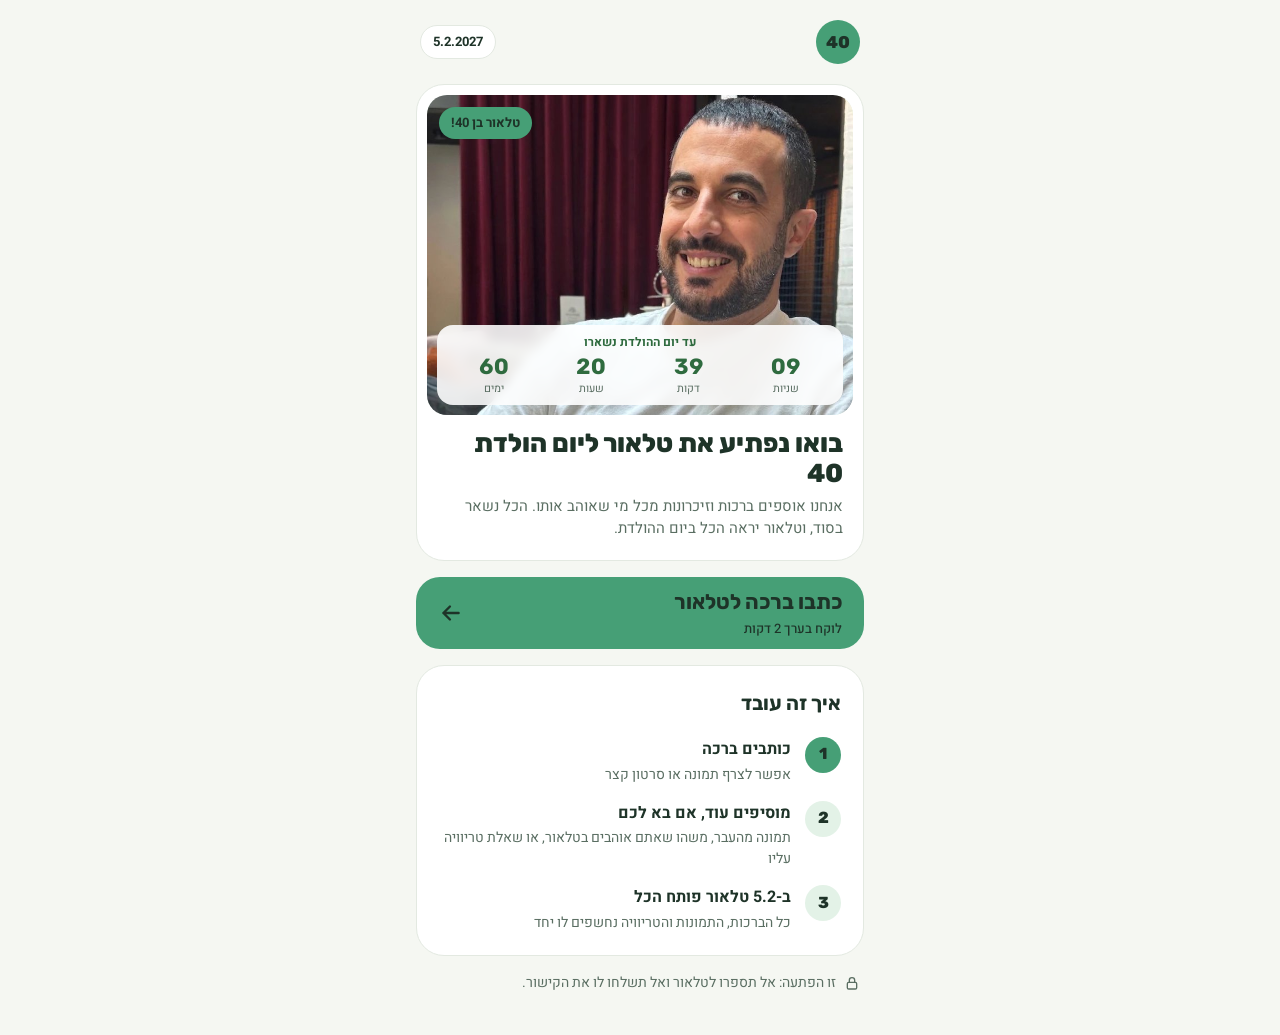
==== index.html @ 142ab3fd "Home: overlay countdown on hero photo Co-Authored-By: Claude Opus 5.5 <noreply@anthropic.com> Claude" ====
<!doctype html>
<html lang="he" dir="rtl">
<head>
  <meta charset="utf-8">
  <meta name="viewport" content="width=device-width, initial-scale=1">
  <meta name="robots" content="noindex, nofollow">
  <meta name="theme-color" content="#F5F7F2">
  <title>טלאור/40</title>
  <link rel="preconnect" href="https://fonts.googleapis.com">
  <link rel="preconnect" href="https://fonts.gstatic.com" crossorigin>
  <link href="https://fonts.googleapis.com/css2?family=Rubik:wght@700;800;900&family=Heebo:wght@400;500;700&display=swap" rel="stylesheet">
  <link rel="stylesheet" href="styles.css?v=11">
</head>
<body>
  <div class="preview-bar" id="previewBar" hidden>
    <span>תצוגה מקדימה: ככה זה ייראה ביום ההולדת (בלי פריטים מוסתרים)</span>
    <a class="btn primary small" href="admin.html">חזרה לניהול</a>
  </div>
  <main class="page">

    <!-- ================= דף הבית ================= -->
    <section id="view-home" class="view">
      <nav class="topbar">
        <span class="logo-badge" id="logo" aria-hidden="true">40</span>
        <span class="chip-date" id="dateChip"></span>
      </nav>

      <section class="card hero-card">
        <div class="hero-photo" id="heroPhoto">
          <div class="hero-photo-empty" aria-hidden="true">
            <svg width="56" height="56" viewBox="0 0 24 24" fill="none" stroke="currentColor" stroke-width="1.5" stroke-linecap="round" stroke-linejoin="round"><circle cx="12" cy="8" r="4"/><path d="M4 21c1.5-4 4.5-6 8-6s6.5 2 8 6"/></svg>
          </div>
          <span class="hero-badge">טלאור בן 40!</span>
          <section class="countdown-panel" id="countdownPanel">
            <span class="panel-label">עד יום ההולדת נשארו</span>
            <div class="countdown" aria-live="off">
              <div class="unit"><span class="num" id="cdDays">–</span><span class="lbl">ימים</span></div>
              <div class="unit"><span class="num" id="cdHours">–</span><span class="lbl">שעות</span></div>
              <div class="unit"><span class="num" id="cdMinutes">–</span><span class="lbl">דקות</span></div>
              <div class="unit"><span class="num" id="cdSeconds">–</span><span class="lbl">שניות</span></div>
            </div>
          </section>
        </div>
        <div class="hero-text">
          <h1>בואו נפתיע את טלאור ליום הולדת 40</h1>
          <p>אנחנו אוספים ברכות וזיכרונות מכל מי שאוהב אותו. הכל נשאר בסוד, וטלאור יראה הכל ביום ההולדת.</p>
        </div>
      </section>

      <button type="button" class="cta" data-action="start">
        <span class="cta-text"><span class="cta-title">כתבו ברכה לטלאור</span><span class="cta-sub">לוקח בערך 2 דקות</span></span>
        <svg aria-hidden="true" width="26" height="26" viewBox="0 0 24 24" fill="none" stroke="currentColor" stroke-width="2.2" stroke-linecap="round" stroke-linejoin="round"><path d="M19 12H5M11 6l-6 6 6 6"/></svg>
      </button>

      <section class="card how">
        <h2>איך זה עובד</h2>
        <ol>
          <li><span class="step-num active">1</span><span><strong>כותבים ברכה</strong><span>אפשר לצרף תמונה או סרטון קצר</span></span></li>
          <li><span class="step-num">2</span><span><strong>מוסיפים עוד, אם בא לכם</strong><span>תמונה מהעבר, משהו שאתם אוהבים בטלאור, או שאלת טריוויה עליו</span></span></li>
          <li><span class="step-num">3</span><span><strong>ב-5.2 טלאור פותח הכל</strong><span>כל הברכות, התמונות והטריוויה נחשפים לו יחד</span></span></li>
        </ol>
      </section>


      <p class="lock-note" id="lockNote" hidden></p>

      <p class="secret-line">
        <svg aria-hidden="true" width="16" height="16" viewBox="0 0 24 24" fill="none" stroke="currentColor" stroke-width="2" stroke-linecap="round" stroke-linejoin="round"><rect x="5" y="11" width="14" height="10" rx="2"/><path d="M8 11V8a4 4 0 0 1 8 0v3"/></svg>
        <span>זו הפתעה: אל תספרו לטלאור ואל תשלחו לו את הקישור.</span>
      </p>
    </section>

    <!-- ================= שלב 1: הברכה ================= -->
    <section id="view-form" class="view" hidden>
      <div class="stepbar">
        <button type="button" class="back-btn" data-action="home" aria-label="חזרה">
          <svg aria-hidden="true" width="20" height="20" viewBox="0 0 24 24" fill="none" stroke="currentColor" stroke-width="2.2" stroke-linecap="round" stroke-linejoin="round"><path d="M5 12h14M13 6l6 6-6 6"/></svg>
        </button>
        <div class="stepbar-info">
          <span>שלב 1 מתוך 2</span>
          <div class="progress" aria-hidden="true"><span class="on"></span><span></span></div>
        </div>
      </div>

      <div class="page-head">
        <h1>הברכה שלכם לטלאור</h1>
        <p>רק השם חובה. כתבו מה שבא מהלב.</p>
      </div>

      <form id="greetForm" class="card form-card" novalidate>
        <label class="field">
          <span class="field-label">השם שלך</span>
          <input type="text" id="fName" maxlength="40" autocomplete="name" placeholder="איך טלאור מכיר אתכם" required>
        </label>

        <label class="field">
          <span class="field-label">הברכה</span>
          <textarea id="fMessage" rows="6" maxlength="500" placeholder="מזל טוב טלאור! …"></textarea>
          <span class="counter" id="msgCounter">0/500</span>
        </label>

        <!-- honeypot: שדה נסתר שרק בוטים ממלאים -->
        <div class="hp" aria-hidden="true">
          <label>אתר אינטרנט <input type="text" id="fWebsite" tabindex="-1" autocomplete="off"></label>
        </div>

        <div class="field">
          <span class="field-label">תמונה או סרטון <span class="optional">(לא חובה)</span></span>
          <label class="upload">
            <input type="file" id="fFile" accept="image/*,video/*">
            <svg aria-hidden="true" width="24" height="24" viewBox="0 0 24 24" fill="none" stroke="currentColor" stroke-width="1.8" stroke-linecap="round" stroke-linejoin="round"><path d="M12 16V4M6 10l6-6 6 6M4 20h16"/></svg>
            <span class="upload-text"><strong>בחרו קובץ</strong><span>תמונה עד 10MB · סרטון עד 30 שניות</span></span>
          </label>
          <p class="file-status" id="fileStatus" role="status"></p>
          <div class="preview" id="preview"></div>
          <button type="button" class="link-btn danger" id="btnRemoveFile" hidden>הסרת הקובץ</button>
        </div>

        <p class="form-error" id="formError" role="alert"></p>
      </form>

      <button type="submit" form="greetForm" class="btn-primary bottom" id="btnContinue">המשך</button>
    </section>

    <!-- ================= שלב 2: תוספות ================= -->
    <section id="view-extras" class="view" hidden>
      <div class="stepbar">
        <button type="button" class="back-btn" id="btnExtrasBack" aria-label="חזרה">
          <svg aria-hidden="true" width="20" height="20" viewBox="0 0 24 24" fill="none" stroke="currentColor" stroke-width="2.2" stroke-linecap="round" stroke-linejoin="round"><path d="M5 12h14M13 6l6 6-6 6"/></svg>
        </button>
        <div class="stepbar-info">
          <span>שלב 2 מתוך 2 · לא חובה</span>
          <div class="progress" aria-hidden="true"><span class="on"></span><span class="on"></span></div>
        </div>
      </div>

      <div class="page-head">
        <h1>רוצים לתת לטלאור עוד משהו?</h1>
        <p>כל אחד לוקח פחות מדקה. אפשר לבחור אחד, כמה, או לדלג.</p>
      </div>

      <!-- תמונה מהעבר -->
      <section class="extra" id="exPhoto">
        <button type="button" class="extra-head" aria-expanded="false">
          <span class="icon-tile"><svg aria-hidden="true" width="22" height="22" viewBox="0 0 24 24" fill="none" stroke="currentColor" stroke-width="1.8" stroke-linecap="round" stroke-linejoin="round"><rect x="3" y="5" width="18" height="14" rx="3"/><circle cx="9" cy="10" r="1.8"/><path d="M21 16l-5-5-8 8"/></svg></span>
          <span class="extra-title"><strong>תמונה מהעבר</strong><span>לציר הזמן "40 שנה בתמונות"</span></span>
          <svg class="plus" aria-hidden="true" width="22" height="22" viewBox="0 0 24 24" fill="none" stroke="currentColor" stroke-width="2.2" stroke-linecap="round"><path d="M12 5v14M5 12h14"/></svg>
        </button>
        <div class="extra-body" hidden>
          <fieldset class="chips-field">
            <legend>מאיזו תקופה?</legend>
            <div class="chips" id="eraChips"></div>
          </fieldset>
          <label class="upload small">
            <input type="file" id="pFile" accept="image/*">
            <span class="upload-text"><strong>בחרו תמונה</strong></span>
          </label>
          <p class="file-status" id="pFileStatus" role="status"></p>
          <div class="preview" id="pPreview"></div>
          <label class="field">
            <span class="field-label">כמה מילים על התמונה <span class="optional">(לא חובה)</span></span>
            <input type="text" id="pCaption" maxlength="100">
          </label>
        </div>
      </section>

      <!-- משהו שאוהבים -->
      <section class="extra" id="exLove">
        <button type="button" class="extra-head" aria-expanded="false">
          <span class="icon-tile"><svg aria-hidden="true" width="22" height="22" viewBox="0 0 24 24" fill="none" stroke="currentColor" stroke-width="1.8" stroke-linecap="round" stroke-linejoin="round"><path d="M12 20s-7-4.4-7-10a4 4 0 0 1 7-2.6A4 4 0 0 1 19 10c0 5.6-7 10-7 10z"/></svg></span>
          <span class="extra-title"><strong>משהו שאתם אוהבים בטלאור</strong><span id="loveCountLine">ל"40 דברים שאוהבים בטלאור"</span></span>
          <svg class="plus" aria-hidden="true" width="22" height="22" viewBox="0 0 24 24" fill="none" stroke="currentColor" stroke-width="2.2" stroke-linecap="round"><path d="M12 5v14M5 12h14"/></svg>
        </button>
        <div class="extra-body" hidden>
          <label class="field">
            <span class="field-label">מה אתם אוהבים בטלאור?</span>
            <input type="text" id="lText" maxlength="150">
          </label>
        </div>
      </section>

      <!-- טריוויה -->
      <section class="extra" id="exTrivia">
        <button type="button" class="extra-head" aria-expanded="false">
          <span class="icon-tile q">?</span>
          <span class="extra-title"><strong>שאלת טריוויה על טלאור</strong><span>שאלה ו-4 תשובות. טלאור ינסה לנחש</span></span>
          <svg class="plus" aria-hidden="true" width="22" height="22" viewBox="0 0 24 24" fill="none" stroke="currentColor" stroke-width="2.2" stroke-linecap="round"><path d="M12 5v14M5 12h14"/></svg>
        </button>
        <div class="extra-body" hidden>
          <label class="field">
            <span class="field-label">השאלה</span>
            <input type="text" id="tQuestion" maxlength="150">
          </label>
          <fieldset class="answers">
            <legend>4 תשובות. סמנו את הנכונה</legend>
            <div class="answer-row"><input type="radio" name="tCorrect" value="0" aria-label="תשובה א נכונה"><input type="text" class="tAnswer" maxlength="60" placeholder="תשובה א"></div>
            <div class="answer-row"><input type="radio" name="tCorrect" value="1" aria-label="תשובה ב נכונה"><input type="text" class="tAnswer" maxlength="60" placeholder="תשובה ב"></div>
            <div class="answer-row"><input type="radio" name="tCorrect" value="2" aria-label="תשובה ג נכונה"><input type="text" class="tAnswer" maxlength="60" placeholder="תשובה ג"></div>
            <div class="answer-row"><input type="radio" name="tCorrect" value="3" aria-label="תשובה ד נכונה"><input type="text" class="tAnswer" maxlength="60" placeholder="תשובה ד"></div>
          </fieldset>
        </div>
      </section>

      <p class="form-error" id="extrasError" role="alert"></p>

      <div class="bottom-actions">
        <button type="button" class="btn-primary" id="btnSend">שליחה לטלאור</button>
        <button type="button" class="link-btn" id="btnSkip">דלגו ושלחו רק את הברכה</button>
      </div>
    </section>

    <!-- ================= שליחה ================= -->
    <section id="view-sending" class="view" hidden>
      <section class="card center-card">
        <div class="spinner" aria-hidden="true"></div>
        <h1>שולחים…</h1>
        <p id="sendingNote">רק רגע.</p>
      </section>
    </section>

    <!-- ================= תודה ================= -->
    <section id="view-done" class="view" hidden>
      <section class="card center-card thanks">
        <span class="check-circle"><svg aria-hidden="true" width="40" height="40" viewBox="0 0 24 24" fill="none" stroke="currentColor" stroke-width="2.6" stroke-linecap="round" stroke-linejoin="round"><path d="M5 12l5 5 9-10"/></svg></span>
        <h1>תודה! נשמר</h1>
        <p id="thanksLine"></p>
      </section>
      <section class="mint-note">
        <svg aria-hidden="true" width="22" height="22" viewBox="0 0 24 24" fill="none" stroke="currentColor" stroke-width="2" stroke-linecap="round" stroke-linejoin="round"><rect x="5" y="11" width="14" height="10" rx="2"/><path d="M8 11V8a4 4 0 0 1 8 0v3"/></svg>
        <p><strong>שמרו על הסוד.</strong> מכירים עוד מישהו שאוהב את טלאור? שלחו לו את הקישור (רק לא לטלאור).</p>
      </section>
      <div class="bottom-actions">
        <button type="button" class="btn-primary" id="btnShare">
          <svg aria-hidden="true" width="20" height="20" viewBox="0 0 24 24" fill="none" stroke="currentColor" stroke-width="2.2" stroke-linecap="round" stroke-linejoin="round"><path d="M4 12v7a1 1 0 0 0 1 1h14a1 1 0 0 0 1-1v-7M16 6l-4-4-4 4M12 2v13"/></svg>
          שיתוף הקישור לחברים
        </button>
        <button type="button" class="btn-secondary" id="btnAddMore">להוסיף עוד משהו</button>
      </div>
    </section>

    <!-- ================= קיר הברכות (מיום ההולדת) ================= -->
    <section id="view-wall" class="view" hidden>
      <section class="wall-hero">
        <div class="big-40" aria-hidden="true">40</div>
        <h1>מזל טוב<br>טלאור!</h1>
        <p id="wallCount"></p>
      </section>

      <h2 class="section-head">עוד הפתעות</h2>
      <nav class="tiles" aria-label="עוד הפתעות">
        <button type="button" data-go="timeline">40 שנה בתמונות</button>
        <button type="button" data-go="forty">40 דברים שאוהבים</button>
        <button type="button" data-go="trivia">טריוויה</button>
      </nav>

      <div class="section-head greetings-head">
        <h2>הברכות</h2>
        <span class="count-pill" id="greetCount"></span>
      </div>
      <div class="chips filter" id="wallFilter" role="group" aria-label="סינון הברכות">
        <button type="button" class="chip" data-filter="all" aria-pressed="true">הכל</button>
        <button type="button" class="chip" data-filter="image" aria-pressed="false">עם תמונה</button>
        <button type="button" class="chip" data-filter="video" aria-pressed="false">עם סרטון</button>
      </div>

      <p class="status" id="wallStatus" role="status"></p>
      <div class="masonry" id="wall"></div>

      <button type="button" class="btn-secondary" data-action="start">גם אני רוצה לברך</button>
    </section>

    <!-- ================= 40 שנה בתמונות ================= -->
    <section id="view-timeline" class="view" hidden>
      <div class="subbar">
        <button type="button" class="back-btn" data-go="wall" aria-label="חזרה">
          <svg aria-hidden="true" width="20" height="20" viewBox="0 0 24 24" fill="none" stroke="currentColor" stroke-width="2.2" stroke-linecap="round" stroke-linejoin="round"><path d="M5 12h14M13 6l6 6-6 6"/></svg>
        </button>
        <span class="years" id="timelineYears"></span>
      </div>
      <h1 class="big-title">40 שנה<br>בתמונות</h1>
      <div class="chips scroll" id="eraFilter"></div>
      <div class="timeline" id="timeline"></div>
      <button type="button" class="btn-primary" data-action="start">הוסיפו תמונה מהעבר</button>
    </section>

    <!-- ================= 40 דברים שאוהבים ================= -->
    <section id="view-forty" class="view" hidden>
      <div class="subbar">
        <button type="button" class="back-btn" data-go="wall" aria-label="חזרה">
          <svg aria-hidden="true" width="20" height="20" viewBox="0 0 24 24" fill="none" stroke="currentColor" stroke-width="2.2" stroke-linecap="round" stroke-linejoin="round"><path d="M5 12h14M13 6l6 6-6 6"/></svg>
        </button>
        <span class="logo-badge" aria-hidden="true">40</span>
      </div>
      <section class="forty-head">
        <h1>40 דברים<br>שאוהבים בטלאור</h1>
        <div class="forty-count"><span id="fortyNum">0</span><span>מתוך 40</span></div>
        <div class="dots" id="fortyDots" aria-hidden="true"></div>
      </section>
      <ol class="forty-list" id="fortyList"></ol>
    </section>

    <!-- ================= טריוויה ================= -->
    <section id="view-trivia" class="view trivia" hidden>
      <div class="subbar">
        <button type="button" class="back-btn mint" data-go="wall" aria-label="חזרה">
          <svg aria-hidden="true" width="20" height="20" viewBox="0 0 24 24" fill="none" stroke="currentColor" stroke-width="2.2" stroke-linecap="round" stroke-linejoin="round"><path d="M5 12h14M13 6l6 6-6 6"/></svg>
        </button>
        <span class="trivia-pos" id="triviaPos"></span>
      </div>
      <div class="progress many" id="triviaProgress" aria-hidden="true"></div>
      <div id="triviaQuestion">
        <div class="trivia-q">
          <span class="asked-by" id="triviaBy"></span>
          <h1 id="triviaText"></h1>
        </div>
        <div class="trivia-answers" id="triviaAnswers"></div>
        <div class="bottom-actions">
          <button type="button" class="btn-secondary on-mint" id="btnNextQ" hidden>לשאלה הבאה</button>
        </div>
      </div>
      <div id="triviaEnd" class="trivia-end" hidden>
        <p class="score" id="triviaScore"></p>
        <p id="triviaScoreLine"></p>
        <button type="button" class="btn-secondary on-mint" id="btnTriviaRestart">לשחק שוב</button>
      </div>
      <p class="status" id="triviaEmpty" hidden>עוד אין שאלות טריוויה.</p>
      <button type="button" class="link-btn" data-action="start">גם אני רוצה לשאול שאלה</button>
    </section>
  </main>

  <div class="lightbox" id="lightbox" hidden>
    <button type="button" class="lightbox-close" aria-label="סגירה">✕</button>
    <img id="lightboxImg" alt="">
  </div>

  <div class="toast" id="toast" role="status" hidden></div>

  <script src="config.js?v=11"></script>
  <script src="api.js?v=11"></script>
  <script src="app.js?v=11"></script>
</body>
</html>
---- styles.css ----
:root {
  --bg: #F5F7F2;
  --surface: #FFFFFF;
  --border: #E3E9E1;
  --input-border: #DCE5DD;
  --ink: #1E3328;
  --muted: #5A6E62;
  --accent: #469F76;
  --on-accent: #1E3328;
  --mint: #E3F2E7;
  --mint-2: #CDE8D6;
  --deep: #2F6B3F;
  --dashed: #B8C7BD;
  --danger: #B5413B;
  --danger-soft: #F7E3E1;
  --head: 'Rubik', 'Heebo', system-ui, sans-serif;
  --body: 'Heebo', system-ui, -apple-system, 'Segoe UI', Arial, sans-serif;
}

* { box-sizing: border-box; }
[hidden] { display: none !important; }

html { -webkit-text-size-adjust: 100%; }
body {
  margin: 0;
  background: var(--bg);
  color: var(--ink);
  font-family: var(--body);
  font-size: 16px;
  line-height: 1.55;
}
h1, h2 { font-family: var(--head); margin: 0; }
button { font: inherit; color: inherit; }
img { max-width: 100%; }

:focus-visible { outline: 3px solid var(--deep); outline-offset: 2px; }

/* ---------- פריסה ---------- */
.page { max-width: 480px; margin: 0 auto; padding: 16px 16px 40px; }
.view { display: flex; flex-direction: column; gap: 16px; }

.card {
  background: var(--surface);
  border: 1px solid var(--border);
  border-radius: 28px;
}

/* ---------- סרגל עליון ---------- */
.topbar, .subbar { display: flex; justify-content: space-between; align-items: center; padding: 4px; }
.logo {
  font-family: var(--head); font-weight: 800; font-size: 18px;
  user-select: none; -webkit-user-select: none;
  touch-action: manipulation; -webkit-tap-highlight-color: transparent;
}
.logo span { color: var(--muted); }
.chip-date, .years {
  font-size: 13px; font-weight: 700;
  background: var(--surface); border: 1px solid var(--border);
  border-radius: 999px; padding: 6px 12px;
}
.years { background: none; border: 0; color: var(--muted); }

/* ---------- דף הבית ---------- */
.hero-card { padding: 10px; display: flex; flex-direction: column; gap: 14px; }
.hero-photo {
  position: relative; height: clamp(240px, 40vh, 320px); border-radius: 20px; overflow: hidden;
  background: var(--mint); color: var(--deep);
  display: grid; place-items: center;
}
.hero-photo > img { position: absolute; inset: 0; width: 100%; height: 100%; object-fit: cover; object-position: center top; }
.hero-photo.has-photo .hero-photo-empty { display: none; }
.hero-badge {
  position: absolute; top: 12px; right: 12px;
}
.hero-photo.has-photo .hero-badge { right: auto; left: 12px; }
.hero-badge {
  font-size: 13px; font-weight: 700; color: var(--on-accent);
  background: var(--accent); border-radius: 999px; padding: 6px 12px;
}
.hero-text { padding: 0 10px 10px; display: flex; flex-direction: column; gap: 6px; }
.hero-text h1 { font-size: 26px; font-weight: 800; line-height: 1.15; }
.page-head h1 { font-size: 30px; font-weight: 800; line-height: 1.15; }
.hero-text p { margin: 0; color: var(--muted); line-height: 1.5; font-size: 15px; }

.cta {
  min-height: 72px; border: 0; border-radius: 24px;
  background: var(--accent); color: var(--on-accent);
  display: flex; align-items: center; justify-content: space-between;
  padding: 0 22px; cursor: pointer; text-align: right;
}
.cta-text { display: flex; flex-direction: column; }
.cta-title { font-family: var(--head); font-size: 21px; font-weight: 700; }
.cta-sub { font-size: 13px; font-weight: 500; }

.how { padding: 22px; display: flex; flex-direction: column; gap: 18px; }
.how h2 { font-size: 20px; font-weight: 700; }
.how ol { margin: 0; padding: 0; list-style: none; display: flex; flex-direction: column; gap: 16px; }
.how li { display: flex; gap: 14px; align-items: flex-start; }
.how li > span:last-child { display: flex; flex-direction: column; gap: 2px; }
.how li > span:last-child > span { font-size: 14px; line-height: 1.5; color: var(--muted); }
.step-num {
  flex: none; width: 36px; height: 36px; border-radius: 50%;
  background: var(--mint); display: grid; place-items: center;
  font-family: var(--head); font-weight: 800;
}
.step-num.active { background: var(--accent); }

.countdown-panel { background: var(--mint); border-radius: 24px; padding: 12px 14px; display: flex; flex-direction: column; gap: 8px; }
.panel-label { font-size: 14px; font-weight: 700; color: var(--deep); }
.countdown { direction: ltr; display: grid; grid-template-columns: repeat(4, minmax(0, 1fr)); gap: 8px; }
.unit { background: var(--surface); border-radius: 14px; padding: 6px 0; display: flex; flex-direction: column; align-items: center; }
.num { font-family: var(--head); font-size: 24px; font-weight: 700; font-variant-numeric: tabular-nums; }
.lbl { font-size: 12px; color: var(--muted); }
/* טיימר על התמונה */
.hero-photo .countdown-panel {
  position: absolute; left: 10px; right: 10px; bottom: 10px;
  background: rgba(255,255,255,.88); -webkit-backdrop-filter: blur(6px); backdrop-filter: blur(6px);
  border-radius: 16px; padding: 8px 10px; gap: 2px;
}
.hero-photo .panel-label { font-size: 12px; text-align: center; }
.hero-photo .countdown { gap: 4px; }
.hero-photo .unit { background: none; padding: 0; }
.hero-photo .num { font-size: 22px; line-height: 1.2; }
.hero-photo .lbl { font-size: 11px; }
.lock-note { margin: 0; background: var(--mint); color: var(--deep); border-radius: 20px; padding: 14px 18px; font-weight: 700; }

.secret-line { margin: 0 4px; display: flex; gap: 8px; align-items: flex-start; font-size: 14px; line-height: 1.6; color: var(--muted); }
.secret-line svg { flex: none; margin-top: 3px; }

/* ---------- שלבים ---------- */
.stepbar { display: flex; align-items: center; gap: 12px; padding: 4px; }
.back-btn {
  flex: none; width: 44px; height: 44px; border-radius: 50%;
  background: var(--surface); border: 1px solid var(--border);
  display: grid; place-items: center; cursor: pointer; padding: 0;
}
.back-btn.mint { background: var(--mint-2); border: 0; }
.stepbar-info { flex: 1; display: flex; flex-direction: column; gap: 6px; }
.stepbar-info > span { font-size: 13px; font-weight: 700; color: var(--muted); }
.progress { display: flex; gap: 6px; }
.progress span { flex: 1; height: 6px; border-radius: 3px; background: var(--input-border); }
.progress span.on { background: var(--accent); }

.page-head { padding: 0 4px; display: flex; flex-direction: column; gap: 6px; }
.page-head p { margin: 0; font-size: 15px; line-height: 1.6; color: var(--muted); }

/* ---------- טופס ---------- */
.form-card { padding: 20px; display: flex; flex-direction: column; gap: 18px; }
.field { display: flex; flex-direction: column; gap: 6px; margin: 0; }
.field-label { font-size: 15px; font-weight: 700; }
.optional { font-weight: 400; color: var(--muted); }
input[type="text"], input[type="password"], textarea {
  width: 100%;
  min-height: 52px;
  font: inherit; font-size: 16px; color: var(--ink);
  background: var(--surface);
  border: 1.5px solid var(--input-border);
  border-radius: 16px;
  padding: 12px 16px;
}
textarea { line-height: 1.6; resize: vertical; min-height: 140px; }
input::placeholder, textarea::placeholder { color: #8A9A90; }
.counter { align-self: flex-end; font-size: 12px; color: var(--muted); direction: ltr; }
.hp { position: absolute; width: 1px; height: 1px; overflow: hidden; clip-path: inset(50%); opacity: 0; pointer-events: none; }

.upload {
  position: relative;
  min-height: 80px;
  border: 1.5px dashed var(--dashed); border-radius: 16px;
  background: var(--bg);
  display: flex; align-items: center; justify-content: center; gap: 12px;
  cursor: pointer; padding: 12px;
}
.upload.small { min-height: 56px; }
.upload input { position: absolute; opacity: 0; width: 1px; height: 1px; }
.upload:focus-within { outline: 3px solid var(--deep); outline-offset: 2px; }
.upload-text { display: flex; flex-direction: column; align-items: flex-start; }
.upload-text strong { font-size: 15px; }
.upload-text span { font-size: 12px; color: var(--muted); }

.file-status { margin: 0; font-size: 14px; color: var(--deep); }
.form-error { margin: 0; color: var(--danger); font-weight: 500; }
.file-status:empty, .form-error:empty { display: none; }

.preview:not(:empty) { margin-top: 4px; }
.preview img, .preview video {
  display: block; max-width: 100%; max-height: 300px;
  border-radius: 16px; margin-inline: auto;
}
.preview video { background: #000; }

.link-btn {
  align-self: center; background: none; border: 0;
  padding: 12px; font-size: 15px; font-weight: 500;
  text-decoration: underline; cursor: pointer; min-height: 44px;
}
.link-btn.danger { color: var(--danger); align-self: flex-start; padding: 4px 0; }

/* ---------- כפתורים ---------- */
.btn-primary, .btn-secondary {
  min-height: 64px; border-radius: 22px;
  font-family: var(--head); font-size: 20px; font-weight: 700;
  display: flex; align-items: center; justify-content: center; gap: 10px;
  cursor: pointer; padding: 0 20px;
}
.btn-primary { border: 0; background: var(--accent); color: var(--on-accent); }
.btn-secondary { background: var(--surface); border: 1px solid var(--border); font-size: 16px; min-height: 56px; }
.btn-secondary.on-mint { background: var(--bg); border: 0; font-size: 18px; min-height: 60px; }
.btn-primary:active, .btn-secondary:active, .cta:active { transform: scale(.98); }
.btn-primary:disabled { opacity: .55; cursor: default; }
.bottom { margin-top: 4px; }
.bottom-actions { display: flex; flex-direction: column; gap: 6px; margin-top: 4px; }

/* ---------- שלב 2 ---------- */
.extra {
  background: var(--surface); border: 1px solid var(--border); border-radius: 24px;
}
.extra.open { border: 1.5px solid var(--accent); }
.extra-head {
  width: 100%; min-height: 76px;
  background: none; border: 0; border-radius: 24px;
  padding: 0 18px; display: flex; align-items: center; gap: 12px;
  text-align: right; cursor: pointer;
}
.extra.open .extra-head { min-height: 0; padding-top: 18px; }
.icon-tile {
  flex: none; width: 44px; height: 44px; border-radius: 14px;
  background: var(--mint); color: var(--deep);
  display: grid; place-items: center;
}
.icon-tile.q { font-family: var(--head); font-size: 22px; font-weight: 800; }
.extra-title { flex: 1; display: flex; flex-direction: column; }
.extra-title strong { font-size: 17px; }
.extra-title span { font-size: 13px; color: var(--muted); }
.plus { flex: none; transition: transform .15s ease; }
.extra.open .plus { transform: rotate(45deg); }
.extra-body { padding: 14px 18px 18px; display: flex; flex-direction: column; gap: 14px; }

.chips-field, .answers { margin: 0; padding: 0; border: 0; display: flex; flex-direction: column; gap: 8px; }
.chips-field legend, .answers legend { padding: 0; margin-bottom: 8px; font-size: 14px; font-weight: 700; }
.chips { display: flex; flex-wrap: wrap; gap: 6px; }
.chips.scroll { flex-wrap: nowrap; overflow-x: auto; padding-bottom: 4px; scrollbar-width: none; }
.chips.scroll::-webkit-scrollbar { display: none; }
.chip {
  flex: none; min-height: 44px;
  border: 1px solid var(--input-border); border-radius: 999px;
  background: var(--surface); padding: 0 14px;
  font-size: 14px; cursor: pointer;
}
.chip[aria-pressed="true"] { background: var(--accent); border-color: var(--accent); font-weight: 700; }
.filter .chip, .chips.scroll .chip { font-family: var(--head); font-weight: 700; padding: 0 16px; border-color: var(--border); }
.filter .chip[aria-pressed="true"], .chips.scroll .chip[aria-pressed="true"] { background: var(--mint); border-color: var(--mint); }

.answer-row { display: flex; align-items: center; gap: 10px; }
.answer-row input[type="radio"] { flex: none; width: 24px; height: 24px; accent-color: var(--accent); margin: 0; }
.answer-row input[type="text"] { min-height: 48px; }

/* ---------- שליחה / תודה ---------- */
.center-card { margin-top: 56px; padding: 32px 24px; display: flex; flex-direction: column; align-items: center; gap: 14px; text-align: center; }
.center-card h1 { font-size: 30px; font-weight: 800; }
.center-card p { margin: 0; color: var(--muted); line-height: 1.6; }
.thanks h1 { margin-top: 12px; }
.check-circle {
  width: 88px; height: 88px; border-radius: 50%;
  background: var(--accent); color: var(--on-accent);
  display: grid; place-items: center;
  box-shadow: 0 0 0 10px var(--mint);
}
.mint-note { background: var(--mint); border-radius: 24px; padding: 18px; display: flex; gap: 12px; align-items: flex-start; }
.mint-note svg { flex: none; margin-top: 2px; color: var(--deep); }
.mint-note p { margin: 0; font-size: 15px; line-height: 1.6; }

.spinner {
  width: 54px; height: 54px;
  border-radius: 50%;
  border: 6px solid var(--mint);
  border-top-color: var(--accent);
  animation: spin 0.9s linear infinite;
}
@keyframes spin { to { transform: rotate(360deg); } }

.toast {
  position: fixed; bottom: 24px; left: 50%; transform: translateX(-50%);
  z-index: 30; max-width: calc(100% - 32px);
  background: var(--ink); color: #fff;
  border-radius: 999px; padding: 12px 20px; font-weight: 700;
  overflow-wrap: anywhere; text-align: center;
}

/* ---------- קיר ---------- */
.wall-hero {
  position: relative; overflow: hidden;
  background: var(--mint); border-radius: 28px; padding: 24px;
  display: flex; flex-direction: column; gap: 14px;
}
.big-40 {
  position: absolute; left: -20px; top: -40px;
  font-family: var(--head); font-weight: 900; font-size: 180px; line-height: 1; letter-spacing: -8px;
  color: var(--mint-2);
}
.wall-hero h1 { position: relative; font-size: 34px; font-weight: 800; line-height: 1.1; }
.wall-hero p { position: relative; margin: 0; font-size: 15px; color: #4D6657; }

.tiles { display: grid; grid-template-columns: repeat(3, minmax(0, 1fr)); gap: 8px; }
.tiles button {
  min-height: 64px; border-radius: 18px;
  background: var(--surface); border: 1px solid var(--border);
  font-family: var(--head); font-size: 14px; font-weight: 700;
  padding: 0 6px; cursor: pointer;
}

.status { color: var(--muted); text-align: center; margin: 0; }
.status:empty { display: none; }

.masonry { display: grid; grid-template-columns: repeat(2, minmax(0, 1fr)); gap: 10px; align-items: start; }
.masonry-col { display: flex; flex-direction: column; gap: 10px; min-width: 0; }
.wcard { background: var(--surface); border: 1px solid var(--border); border-radius: 22px; overflow: hidden; }
.wcard.text { padding: 14px; display: flex; flex-direction: column; gap: 6px; }
.wcard.accent { background: var(--accent); border-color: var(--accent); }
.wcard.video { background: var(--mint); border-color: var(--mint); }
.quote { font-family: var(--head); font-size: 40px; font-weight: 900; line-height: .6; padding-top: 10px; }
.wmsg { margin: 0; font-size: 15px; line-height: 1.5; white-space: pre-wrap; overflow-wrap: anywhere; }
.wcard.accent .wmsg { font-weight: 500; }
.wmsg.small { font-size: 13px; color: #33463B; }
.wname { font-size: 13px; }
.wbody { padding: 12px; display: flex; flex-direction: column; gap: 4px; }
.wbody .wname { font-size: 14px; }
.wimg { display: block; width: 100%; border: 0; padding: 0; background: #DDF5E6; cursor: zoom-in; }
.wimg img { display: block; width: 100%; max-height: 420px; object-fit: cover; }
.wvideo { position: relative; height: 200px; background: var(--mint-2); display: grid; place-items: center; }
.wvideo.playing { height: auto; aspect-ratio: 9 / 16; }
.wvideo iframe { position: absolute; inset: 0; width: 100%; height: 100%; border: 0; }
.play-btn {
  width: 56px; height: 56px; border: 0; border-radius: 50%;
  background: var(--surface); color: var(--ink);
  display: grid; place-items: center; cursor: pointer;
}

/* ---------- ציר זמן ---------- */
.big-title { margin: 0 4px; font-size: 34px; font-weight: 800; line-height: 1.1; }
.timeline { position: relative; padding-right: 28px; }
.timeline::before {
  content: ''; position: absolute; right: 7px; top: 10px; bottom: 10px;
  width: 2px; background: #D6DED7;
}
.era { position: relative; display: flex; flex-direction: column; gap: 10px; padding-bottom: 22px; }
.era-dot {
  position: absolute; right: -28px; top: 6px;
  width: 16px; height: 16px; border-radius: 50%;
  background: #9DBFA9; box-shadow: 0 0 0 4px var(--bg);
}
.era-dot.on { background: var(--accent); }
.era-title { font-size: 22px; font-weight: 800; }
.era-grid { display: grid; grid-template-columns: repeat(2, minmax(0, 1fr)); gap: 8px; }
.era-grid.single { grid-template-columns: 1fr; }
.era-photo { margin: 0; display: flex; flex-direction: column; gap: 4px; min-width: 0; }
.era-img { display: block; width: 100%; border: 0; padding: 0; border-radius: 18px; overflow: hidden; background: #E8ECE6; cursor: zoom-in; }
.era-img img { display: block; width: 100%; height: 150px; object-fit: cover; }
.era-grid.single .era-img img { height: 220px; }
.era-photo figcaption { font-size: 13px; line-height: 1.5; color: var(--muted); padding: 0 4px; overflow-wrap: anywhere; }
.era-empty {
  min-height: 64px; border-radius: 18px; border: 1.5px dashed var(--dashed);
  display: grid; place-items: center; font-size: 14px; color: var(--muted); padding: 8px;
}

/* ---------- 40 דברים ---------- */
.forty-head { background: var(--mint); border-radius: 28px; padding: 24px; display: flex; flex-direction: column; gap: 16px; }
.forty-head h1 { font-size: 28px; font-weight: 800; line-height: 1.15; }
.forty-count { display: flex; align-items: baseline; gap: 6px; }
.forty-count span:first-child { font-family: var(--head); font-size: 64px; font-weight: 900; line-height: 1; color: var(--deep); }
.forty-count span:last-child { font-size: 18px; color: #4D6657; }
.dots { display: grid; grid-template-columns: repeat(20, minmax(0, 1fr)); gap: 4px; }
.dots span { height: 10px; border-radius: 3px; background: var(--mint-2); }
.dots span.on { background: var(--accent); }
.forty-list { margin: 0; padding: 0; list-style: none; display: flex; flex-direction: column; gap: 8px; }
.forty-list li {
  background: var(--surface); border: 1px solid var(--border); border-radius: 20px;
  padding: 14px 16px; display: flex; gap: 14px; align-items: flex-start;
}
.forty-list li.mint { background: #DDF5E6; border-color: #DDF5E6; }
.forty-list li.empty { color: var(--muted); border-style: dashed; border-color: var(--dashed); background: none; }
.idx { flex: none; font-family: var(--head); font-size: 22px; font-weight: 800; width: 34px; }
.forty-body { display: flex; flex-direction: column; gap: 2px; min-width: 0; }
.forty-text { font-size: 16px; line-height: 1.5; overflow-wrap: anywhere; }
.forty-name { font-size: 12px; color: var(--muted); }

/* ---------- טריוויה ---------- */
body.on-trivia { background: var(--mint); }
.trivia { gap: 20px; }
.trivia-pos { font-family: var(--head); font-size: 15px; font-weight: 700; }
.progress.many span { background: var(--mint-2); }
.progress.many span.on { background: var(--accent); }
.progress.many span.now { background: var(--bg); }
.trivia-q { display: flex; flex-direction: column; gap: 10px; padding: 12px 4px; }
.asked-by { font-size: 13px; font-weight: 700; color: var(--deep); }
.trivia-q h1 { font-size: 32px; font-weight: 800; line-height: 1.2; overflow-wrap: anywhere; }
.trivia-answers { display: flex; flex-direction: column; gap: 10px; margin-bottom: 10px; }
.answer {
  min-height: 64px; border: 2px solid transparent; border-radius: 20px;
  background: var(--mint-2); padding: 8px 18px;
  font-size: 17px; font-weight: 500;
  display: flex; align-items: center; gap: 14px; text-align: right; cursor: pointer;
}
.answer:disabled { cursor: default; }
.letter { flex: none; font-family: var(--head); font-weight: 800; color: #4D6657; }
.answer-text { flex: 1; overflow-wrap: anywhere; }
.answer.correct { background: var(--accent); font-weight: 700; }
.answer.correct .letter { color: var(--on-accent); }
.answer.wrong { background: var(--danger-soft); border-color: var(--danger); }
.answer .check { flex: none; }
.trivia-end { text-align: center; padding: 32px 0; display: flex; flex-direction: column; gap: 8px; }
.trivia-end .score { margin: 0; font-family: var(--head); font-size: 56px; font-weight: 900; color: var(--deep); }
.trivia-end p { margin: 0; }

/* ---------- לייטבוקס ---------- */
.lightbox {
  position: fixed; inset: 0; z-index: 40;
  background: rgba(18, 30, 23, .94);
  display: grid; place-items: center;
  padding: 16px;
}
.lightbox img { max-width: 100%; max-height: 100%; object-fit: contain; border-radius: 8px; }
.lightbox-close {
  position: absolute; top: 12px; left: 12px;
  width: 44px; height: 44px; border-radius: 50%;
  border: 0; background: rgba(255,255,255,.15); color: #fff; font-size: 20px; cursor: pointer;
}

/* ================= מנהל ================= */
.admin .hero {
  text-align: center; background: var(--mint); color: var(--ink);
  padding: 24px 16px; border-radius: 0 0 28px 28px;
}
.admin .hero h1 { font-size: 28px; font-weight: 800; }
.admin .hero-sub { margin: 0; color: var(--muted); }
.admin .container { width: 100%; max-width: 960px; margin: 16px auto 48px; padding: 0 16px; }
.card-panel {
  background: var(--surface); border: 1px solid var(--border);
  border-radius: 24px; padding: 20px; margin-bottom: 16px;
}
.card-panel.narrow { max-width: 420px; margin-inline: auto; }
.admin .field { margin-bottom: 8px; }

.btn {
  font-family: var(--head); font-weight: 700;
  border: 0; border-radius: 999px;
  padding: 10px 20px; min-height: 44px;
  cursor: pointer; text-decoration: none;
  display: inline-flex; align-items: center; justify-content: center;
}
.btn:disabled { opacity: .55; cursor: default; }
.btn.primary { background: var(--accent); color: var(--on-accent); }
.btn.ghost { background: var(--surface); color: var(--ink); border: 1px solid var(--border); }
.btn.danger { background: var(--surface); color: var(--danger); border: 1px solid #EBC7C4; }
.btn.small { min-height: 38px; padding: 6px 16px; font-size: 14px; }
.actions { display: flex; flex-wrap: wrap; gap: 10px; margin-top: 14px; }

.toolbar { display: flex; flex-wrap: wrap; gap: 8px; justify-content: flex-end; margin-bottom: 12px; }
.back-home { text-align: center; margin: 18px 0 0; }
.back-home a { color: var(--deep); font-weight: 700; text-decoration: none; }
.stats { display: grid; grid-template-columns: repeat(auto-fit, minmax(120px, 1fr)); gap: 10px; margin-bottom: 16px; }
.stats .hint { grid-column: 1 / -1; margin: 0; }
.stat { background: var(--surface); border: 1px solid var(--border); border-radius: 18px; padding: 12px; text-align: center; }
.stat-num { display: block; font-family: var(--head); font-size: 24px; font-weight: 800; color: var(--deep); }
.stat-lbl { font-size: 14px; color: var(--muted); }
details summary { cursor: pointer; font-weight: 700; font-size: 17px; }
.plain-list { margin: 12px 0 0; padding-inline-start: 20px; }
.plain-list li { padding: 2px 0; }
.muted, .hint { color: var(--muted); font-size: 15px; }
.section-title { margin: 28px 0 12px; font-size: 22px; }

.admin-list { display: grid; gap: 12px; }
.acard { display: flex; gap: 14px; background: var(--surface); border: 1px solid var(--border); border-radius: 20px; padding: 14px; }
.acard.is-hidden { opacity: .6; background: #EEF1EC; }
.athumb {
  position: relative; flex: 0 0 96px; height: 96px;
  border-radius: 14px; overflow: hidden; background: var(--mint);
  display: grid; place-items: center; text-decoration: none; color: var(--deep);
}
.athumb img { width: 100%; height: 100%; object-fit: cover; }
.athumb-icon { font-size: 13px; font-weight: 700; }
.play-badge { position: absolute; inset: auto auto 6px 6px; background: rgba(0,0,0,.6); color: #fff; font-size: 12px; border-radius: 999px; padding: 2px 8px; }
.abody { flex: 1; min-width: 0; }
.ahead { display: flex; flex-wrap: wrap; align-items: center; gap: 6px; }
.tag { font-size: 12px; background: var(--mint); color: var(--deep); border-radius: 999px; padding: 2px 10px; }
.tag.kind { background: var(--accent); color: var(--on-accent); font-weight: 700; }
.tag.warn { background: var(--danger-soft); color: var(--danger); }
.ameta { margin: 2px 0 6px; font-size: 13px; color: var(--muted); }
.amessage { margin: 0; white-space: pre-wrap; overflow-wrap: anywhere; }
.atrivia { margin: 6px 0 0; padding-inline-start: 20px; font-size: 14px; }
.atrivia li.correct { font-weight: 700; color: var(--deep); }

.busy { position: fixed; inset: 0; z-index: 50; background: rgba(30, 51, 40, .4); display: grid; place-items: center; padding: 16px; }
.busy-box { background: var(--surface); border-radius: 24px; padding: 24px 32px; text-align: center; font-weight: 700; display: flex; flex-direction: column; align-items: center; gap: 12px; }
.busy-box p { margin: 0; }

/* תצוגה מקדימה בדף המנהל */
.preview-page { position: fixed; inset: 0; z-index: 35; overflow-y: auto; background: var(--bg); }
body.previewing { overflow: hidden; }
.preview-bar {
  position: sticky; top: 0; z-index: 2;
  display: flex; align-items: center; justify-content: space-between; gap: 10px;
  background: var(--ink); color: #fff;
  padding: 8px 16px; font-size: 14px; font-weight: 700;
}
.preview-page .wvideo video { position: absolute; inset: 0; width: 100%; height: 100%; background: #000; }
.preview-page .wvideo.has-thumb > img { position: absolute; inset: 0; width: 100%; height: 100%; object-fit: cover; opacity: .6; }
.preview-page .play-btn { position: relative; }

@media (max-width: 480px) {
  .acard { flex-direction: column; }
  .athumb { flex-basis: auto; width: 100%; height: 180px; }
}
.preview-bar .btn { flex: none; white-space: nowrap; }

/* כותרות אזורים בקיר: מפרידות בין "עוד הפתעות" לבין הברכות והסינון שלהן */
.section-head { margin: 8px 4px -6px; font-family: var(--head); font-size: 20px; font-weight: 800; }
.greetings-head {
  display: flex; align-items: center; gap: 8px;
  margin-top: 12px; padding-top: 18px;
  border-top: 1px solid var(--border);
}
.greetings-head h2 { font-size: 20px; font-weight: 800; }
.count-pill {
  font-family: var(--head); font-size: 13px; font-weight: 700;
  background: var(--mint); color: var(--deep);
  border-radius: 999px; padding: 2px 10px;
}
.count-pill:empty { display: none; }

/* עיגול 40 בפינה העליונה (5 הקשות = כניסה לניהול) */
.logo-badge {
  width: 44px; height: 44px; border-radius: 50%;
  background: var(--accent); color: var(--on-accent);
  display: grid; place-items: center;
  font-family: var(--head); font-weight: 800; font-size: 17px;
  user-select: none; -webkit-user-select: none;
  touch-action: manipulation; -webkit-tap-highlight-color: transparent;
  cursor: default;
}
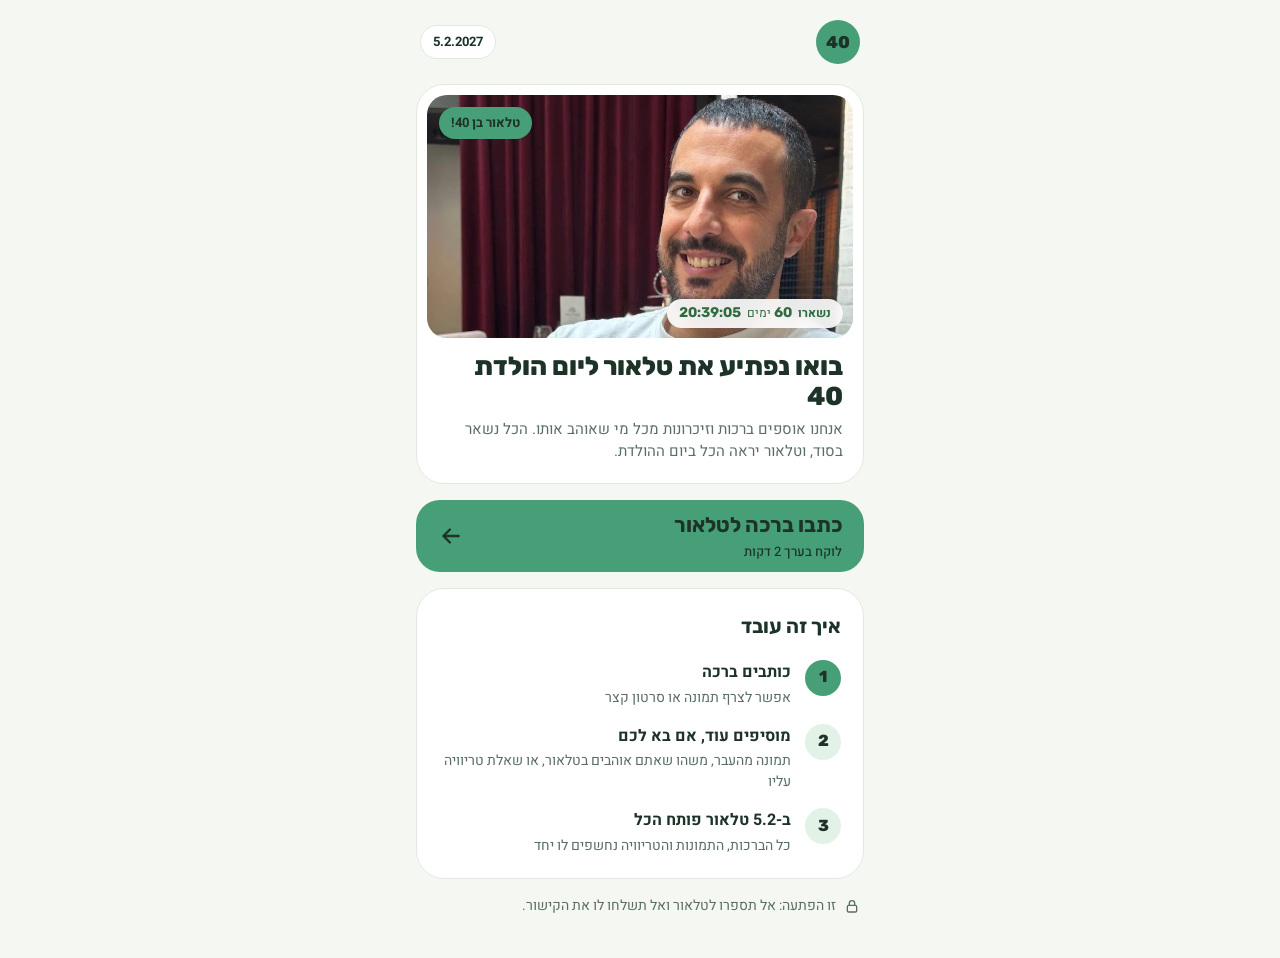
==== commit fe3e0fc6: "Home: compact countdown pill, shorter photo so next card peeks Co-Authored-By: Claude Opus 5.5 <nore" ====
--- a/index.html
+++ b/index.html
@@ -32,7 +32,7 @@
           </div>
           <span class="hero-badge">טלאור בן 40!</span>
           <section class="countdown-panel" id="countdownPanel">
-            <span class="panel-label">עד יום ההולדת נשארו</span>
+            <span class="panel-label">נשארו</span>
             <div class="countdown" aria-live="off">
               <div class="unit"><span class="num" id="cdDays">–</span><span class="lbl">ימים</span></div>
               <div class="unit"><span class="num" id="cdHours">–</span><span class="lbl">שעות</span></div>
--- a/styles.css
+++ b/styles.css
@@ -63,7 +63,7 @@
 /* ---------- דף הבית ---------- */
 .hero-card { padding: 10px; display: flex; flex-direction: column; gap: 14px; }
 .hero-photo {
-  position: relative; height: clamp(240px, 40vh, 320px); border-radius: 20px; overflow: hidden;
+  position: relative; height: clamp(170px, 27vh, 300px); border-radius: 20px; overflow: hidden;
   background: var(--mint); color: var(--deep);
   display: grid; place-items: center;
 }
@@ -111,17 +111,21 @@
 .unit { background: var(--surface); border-radius: 14px; padding: 6px 0; display: flex; flex-direction: column; align-items: center; }
 .num { font-family: var(--head); font-size: 24px; font-weight: 700; font-variant-numeric: tabular-nums; }
 .lbl { font-size: 12px; color: var(--muted); }
-/* טיימר על התמונה */
+/* טיימר קטן על התמונה */
 .hero-photo .countdown-panel {
-  position: absolute; left: 10px; right: 10px; bottom: 10px;
-  background: rgba(255,255,255,.88); -webkit-backdrop-filter: blur(6px); backdrop-filter: blur(6px);
-  border-radius: 16px; padding: 8px 10px; gap: 2px;
-}
-.hero-photo .panel-label { font-size: 12px; text-align: center; }
-.hero-photo .countdown { gap: 4px; }
-.hero-photo .unit { background: none; padding: 0; }
-.hero-photo .num { font-size: 22px; line-height: 1.2; }
-.hero-photo .lbl { font-size: 11px; }
+  position: absolute; bottom: 10px; right: 10px;
+  flex-direction: row; align-items: center; gap: 6px;
+  background: rgba(255,255,255,.9); -webkit-backdrop-filter: blur(6px); backdrop-filter: blur(6px);
+  border-radius: 999px; padding: 5px 12px;
+}
+.hero-photo .panel-label { font-size: 12px; }
+.hero-photo .countdown { display: flex; align-items: baseline; gap: 0; }
+.hero-photo .unit { background: none; padding: 0; flex-direction: row; align-items: baseline; gap: 3px; }
+.hero-photo .unit:first-child { order: 1; direction: rtl; margin-left: 6px; }
+.hero-photo .unit:not(:first-child) .lbl { display: none; }
+.hero-photo .unit:nth-child(2) .num::after, .hero-photo .unit:nth-child(3) .num::after { content: ":"; }
+.hero-photo .num { font-size: 14px; line-height: 1.2; }
+.hero-photo .lbl { font-size: 12px; color: var(--deep); }
 .lock-note { margin: 0; background: var(--mint); color: var(--deep); border-radius: 20px; padding: 14px 18px; font-weight: 700; }
 
 .secret-line { margin: 0 4px; display: flex; gap: 8px; align-items: flex-start; font-size: 14px; line-height: 1.6; color: var(--muted); }
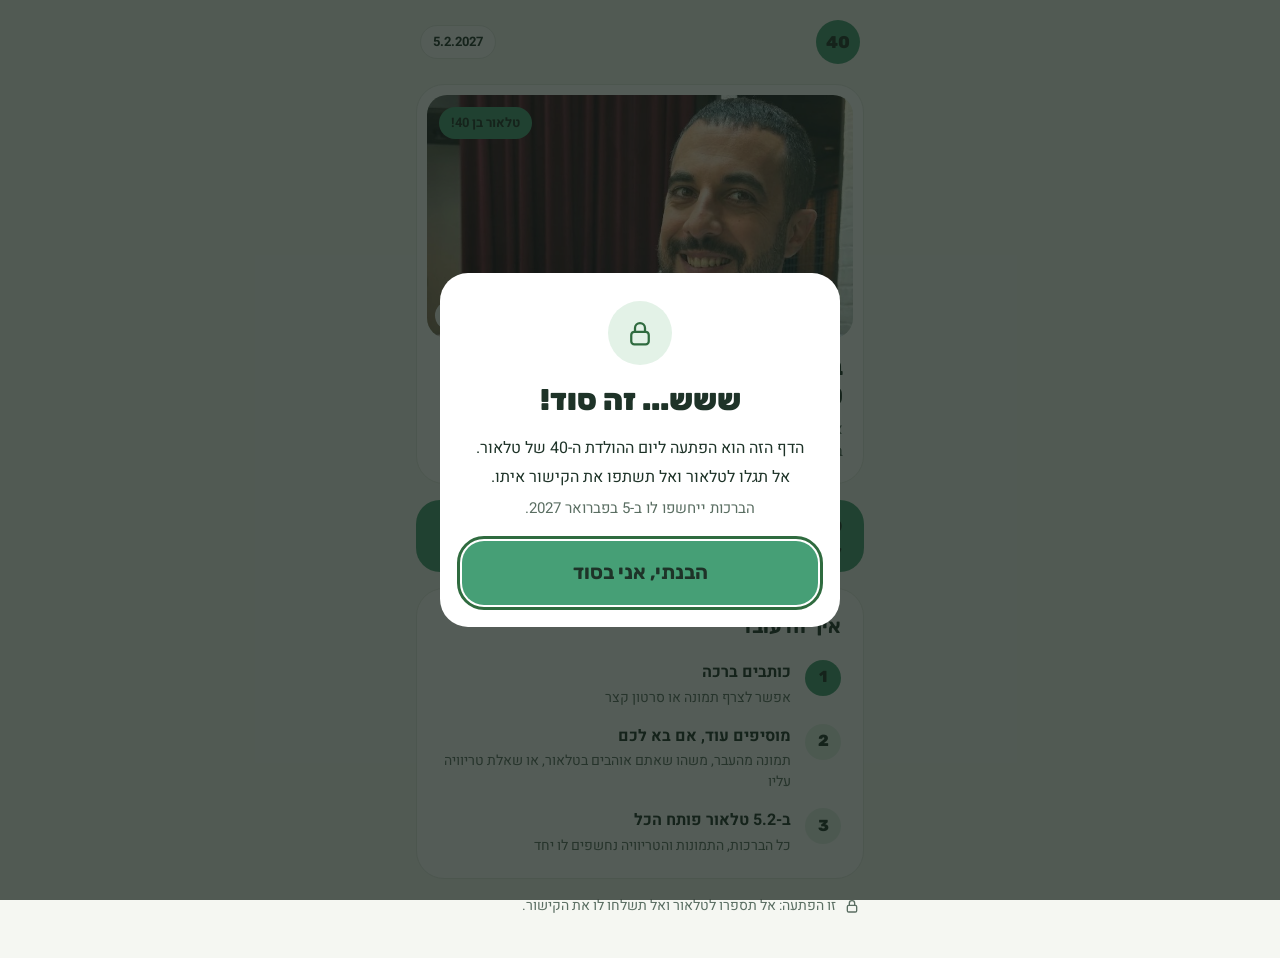
==== commit ec69976e: "Secret popup, 2-answer trivia, multi-file upload - Popup on every visit until the birthday: keep it " ====
--- a/index.html
+++ b/index.html
@@ -9,7 +9,7 @@
   <link rel="preconnect" href="https://fonts.googleapis.com">
   <link rel="preconnect" href="https://fonts.gstatic.com" crossorigin>
   <link href="https://fonts.googleapis.com/css2?family=Rubik:wght@700;800;900&family=Heebo:wght@400;500;700&display=swap" rel="stylesheet">
-  <link rel="stylesheet" href="styles.css?v=11">
+  <link rel="stylesheet" href="styles.css?v=12">
 </head>
 <body>
   <div class="preview-bar" id="previewBar" hidden>
@@ -105,15 +105,15 @@
         </div>
 
         <div class="field">
-          <span class="field-label">תמונה או סרטון <span class="optional">(לא חובה)</span></span>
+          <span class="field-label">תמונות או סרטון <span class="optional">(לא חובה)</span></span>
           <label class="upload">
-            <input type="file" id="fFile" accept="image/*,video/*">
+            <input type="file" id="fFile" accept="image/*,video/*" multiple>
             <svg aria-hidden="true" width="24" height="24" viewBox="0 0 24 24" fill="none" stroke="currentColor" stroke-width="1.8" stroke-linecap="round" stroke-linejoin="round"><path d="M12 16V4M6 10l6-6 6 6M4 20h16"/></svg>
-            <span class="upload-text"><strong>בחרו קובץ</strong><span>תמונה עד 10MB · סרטון עד 30 שניות</span></span>
+            <span class="upload-text"><strong>בחרו קבצים</strong><span>עד 5 תמונות · או סרטון אחד עד 30 שניות</span></span>
           </label>
           <p class="file-status" id="fileStatus" role="status"></p>
           <div class="preview" id="preview"></div>
-          <button type="button" class="link-btn danger" id="btnRemoveFile" hidden>הסרת הקובץ</button>
+          <button type="button" class="link-btn danger" id="btnRemoveFile" hidden>הסרת כל הקבצים</button>
         </div>
 
         <p class="form-error" id="formError" role="alert"></p>
@@ -152,8 +152,8 @@
             <div class="chips" id="eraChips"></div>
           </fieldset>
           <label class="upload small">
-            <input type="file" id="pFile" accept="image/*">
-            <span class="upload-text"><strong>בחרו תמונה</strong></span>
+            <input type="file" id="pFile" accept="image/*" multiple>
+            <span class="upload-text"><strong>בחרו תמונות</strong><span>עד 5 תמונות</span></span>
           </label>
           <p class="file-status" id="pFileStatus" role="status"></p>
           <div class="preview" id="pPreview"></div>
@@ -183,7 +183,7 @@
       <section class="extra" id="exTrivia">
         <button type="button" class="extra-head" aria-expanded="false">
           <span class="icon-tile q">?</span>
-          <span class="extra-title"><strong>שאלת טריוויה על טלאור</strong><span>שאלה ו-4 תשובות. טלאור ינסה לנחש</span></span>
+          <span class="extra-title"><strong>שאלת טריוויה על טלאור</strong><span>שאלה ו-2 עד 4 תשובות. טלאור ינסה לנחש</span></span>
           <svg class="plus" aria-hidden="true" width="22" height="22" viewBox="0 0 24 24" fill="none" stroke="currentColor" stroke-width="2.2" stroke-linecap="round"><path d="M12 5v14M5 12h14"/></svg>
         </button>
         <div class="extra-body" hidden>
@@ -192,11 +192,11 @@
             <input type="text" id="tQuestion" maxlength="150">
           </label>
           <fieldset class="answers">
-            <legend>4 תשובות. סמנו את הנכונה</legend>
+            <legend>2 עד 4 תשובות. סמנו את הנכונה</legend>
             <div class="answer-row"><input type="radio" name="tCorrect" value="0" aria-label="תשובה א נכונה"><input type="text" class="tAnswer" maxlength="60" placeholder="תשובה א"></div>
             <div class="answer-row"><input type="radio" name="tCorrect" value="1" aria-label="תשובה ב נכונה"><input type="text" class="tAnswer" maxlength="60" placeholder="תשובה ב"></div>
-            <div class="answer-row"><input type="radio" name="tCorrect" value="2" aria-label="תשובה ג נכונה"><input type="text" class="tAnswer" maxlength="60" placeholder="תשובה ג"></div>
-            <div class="answer-row"><input type="radio" name="tCorrect" value="3" aria-label="תשובה ד נכונה"><input type="text" class="tAnswer" maxlength="60" placeholder="תשובה ד"></div>
+            <div class="answer-row"><input type="radio" name="tCorrect" value="2" aria-label="תשובה ג נכונה"><input type="text" class="tAnswer" maxlength="60" placeholder="תשובה ג (לא חובה)"></div>
+            <div class="answer-row"><input type="radio" name="tCorrect" value="3" aria-label="תשובה ד נכונה"><input type="text" class="tAnswer" maxlength="60" placeholder="תשובה ד (לא חובה)"></div>
           </fieldset>
         </div>
       </section>
@@ -335,8 +335,24 @@
 
   <div class="toast" id="toast" role="status" hidden></div>
 
-  <script src="config.js?v=11"></script>
-  <script src="api.js?v=11"></script>
-  <script src="app.js?v=11"></script>
+  <!-- פופ-אפ "זה סוד": בכל כניסה, עד יום ההולדת -->
+  <div class="secret-overlay" id="secretPopup" hidden>
+    <div class="secret-card" role="dialog" aria-modal="true" aria-labelledby="secretTitle" aria-describedby="secretText">
+      <span class="secret-icon" aria-hidden="true">
+        <svg width="30" height="30" viewBox="0 0 24 24" fill="none" stroke="currentColor" stroke-width="1.8" stroke-linecap="round" stroke-linejoin="round"><rect x="5" y="11" width="14" height="10" rx="2.5"/><path d="M8 11V8a4 4 0 0 1 8 0v3"/></svg>
+      </span>
+      <h2 id="secretTitle">ששש... זה סוד!</h2>
+      <div id="secretText">
+        <p>הדף הזה הוא הפתעה ליום ההולדת ה-40 של טלאור.</p>
+        <p>אל תגלו לטלאור ואל תשתפו את הקישור איתו.</p>
+        <p id="secretDate">הברכות ייחשפו לו ב-5 בפברואר 2027.</p>
+      </div>
+      <button type="button" class="btn-primary" id="btnSecretOk">הבנתי, אני בסוד</button>
+    </div>
+  </div>
+
+  <script src="config.js?v=12"></script>
+  <script src="api.js?v=12"></script>
+  <script src="app.js?v=12"></script>
 </body>
 </html>
--- a/styles.css
+++ b/styles.css
@@ -113,7 +113,7 @@
 .lbl { font-size: 12px; color: var(--muted); }
 /* טיימר קטן על התמונה */
 .hero-photo .countdown-panel {
-  position: absolute; bottom: 10px; right: 10px;
+  position: absolute; bottom: 8px; left: 8px;
   flex-direction: row; align-items: center; gap: 6px;
   background: rgba(255,255,255,.9); -webkit-backdrop-filter: blur(6px); backdrop-filter: blur(6px);
   border-radius: 999px; padding: 5px 12px;
@@ -192,6 +192,17 @@
   border-radius: 16px; margin-inline: auto;
 }
 .preview video { background: #000; }
+.preview.grid { display: grid; grid-template-columns: repeat(3, 1fr); gap: 8px; }
+.pitem { position: relative; }
+.preview.grid .pitem img { width: 100%; aspect-ratio: 1; object-fit: cover; max-height: none; border-radius: 12px; }
+.pname { display: block; padding: 12px; font-size: 13px; word-break: break-all; }
+.pitem-remove {
+  position: absolute; top: 6px; left: 6px;
+  width: 36px; height: 36px; border-radius: 50%; border: 0;
+  background: rgba(30, 51, 40, .78); color: #fff; font-size: 15px; line-height: 1;
+  cursor: pointer; display: grid; place-items: center;
+}
+.pitem-remove::after { content: ''; position: absolute; inset: -4px; } /* שטח לחיצה של 44px */
 
 .link-btn {
   align-self: center; background: none; border: 0;
@@ -331,6 +342,9 @@
 .wbody .wname { font-size: 14px; }
 .wimg { display: block; width: 100%; border: 0; padding: 0; background: #DDF5E6; cursor: zoom-in; }
 .wimg img { display: block; width: 100%; max-height: 420px; object-fit: cover; }
+.wthumbs { display: grid; grid-template-columns: repeat(2, 1fr); gap: 2px; margin-top: 2px; }
+.wthumb { display: block; width: 100%; border: 0; padding: 0; background: #DDF5E6; cursor: zoom-in; }
+.wthumb img { display: block; width: 100%; aspect-ratio: 1; object-fit: cover; }
 .wvideo { position: relative; height: 200px; background: var(--mint-2); display: grid; place-items: center; }
 .wvideo.playing { height: auto; aspect-ratio: 9 / 16; }
 .wvideo iframe { position: absolute; inset: 0; width: 100%; height: 100%; border: 0; }
@@ -542,3 +556,27 @@
   touch-action: manipulation; -webkit-tap-highlight-color: transparent;
   cursor: default;
 }
+
+/* ---------- פופ-אפ "זה סוד" ---------- */
+body.locked-scroll { overflow: hidden; }
+.secret-overlay {
+  position: fixed; inset: 0; z-index: 50;
+  background: rgba(18, 30, 23, .72);
+  display: grid; place-items: center; padding: 16px;
+}
+.secret-card {
+  width: 100%; max-width: 400px;
+  background: var(--surface); border-radius: 28px;
+  padding: 28px 22px 22px; text-align: center;
+  display: flex; flex-direction: column; align-items: center; gap: 12px;
+}
+.secret-icon {
+  width: 64px; height: 64px; border-radius: 50%;
+  background: var(--mint); color: var(--deep);
+  display: grid; place-items: center;
+}
+.secret-card h2 { font-size: 30px; font-weight: 900; }
+.secret-card p { margin: 0; color: var(--ink); }
+.secret-card #secretText { display: flex; flex-direction: column; gap: 4px; }
+.secret-card #secretDate { color: var(--muted); font-size: 15px; margin-top: 4px; }
+.secret-card .btn-primary { width: 100%; margin-top: 8px; }
